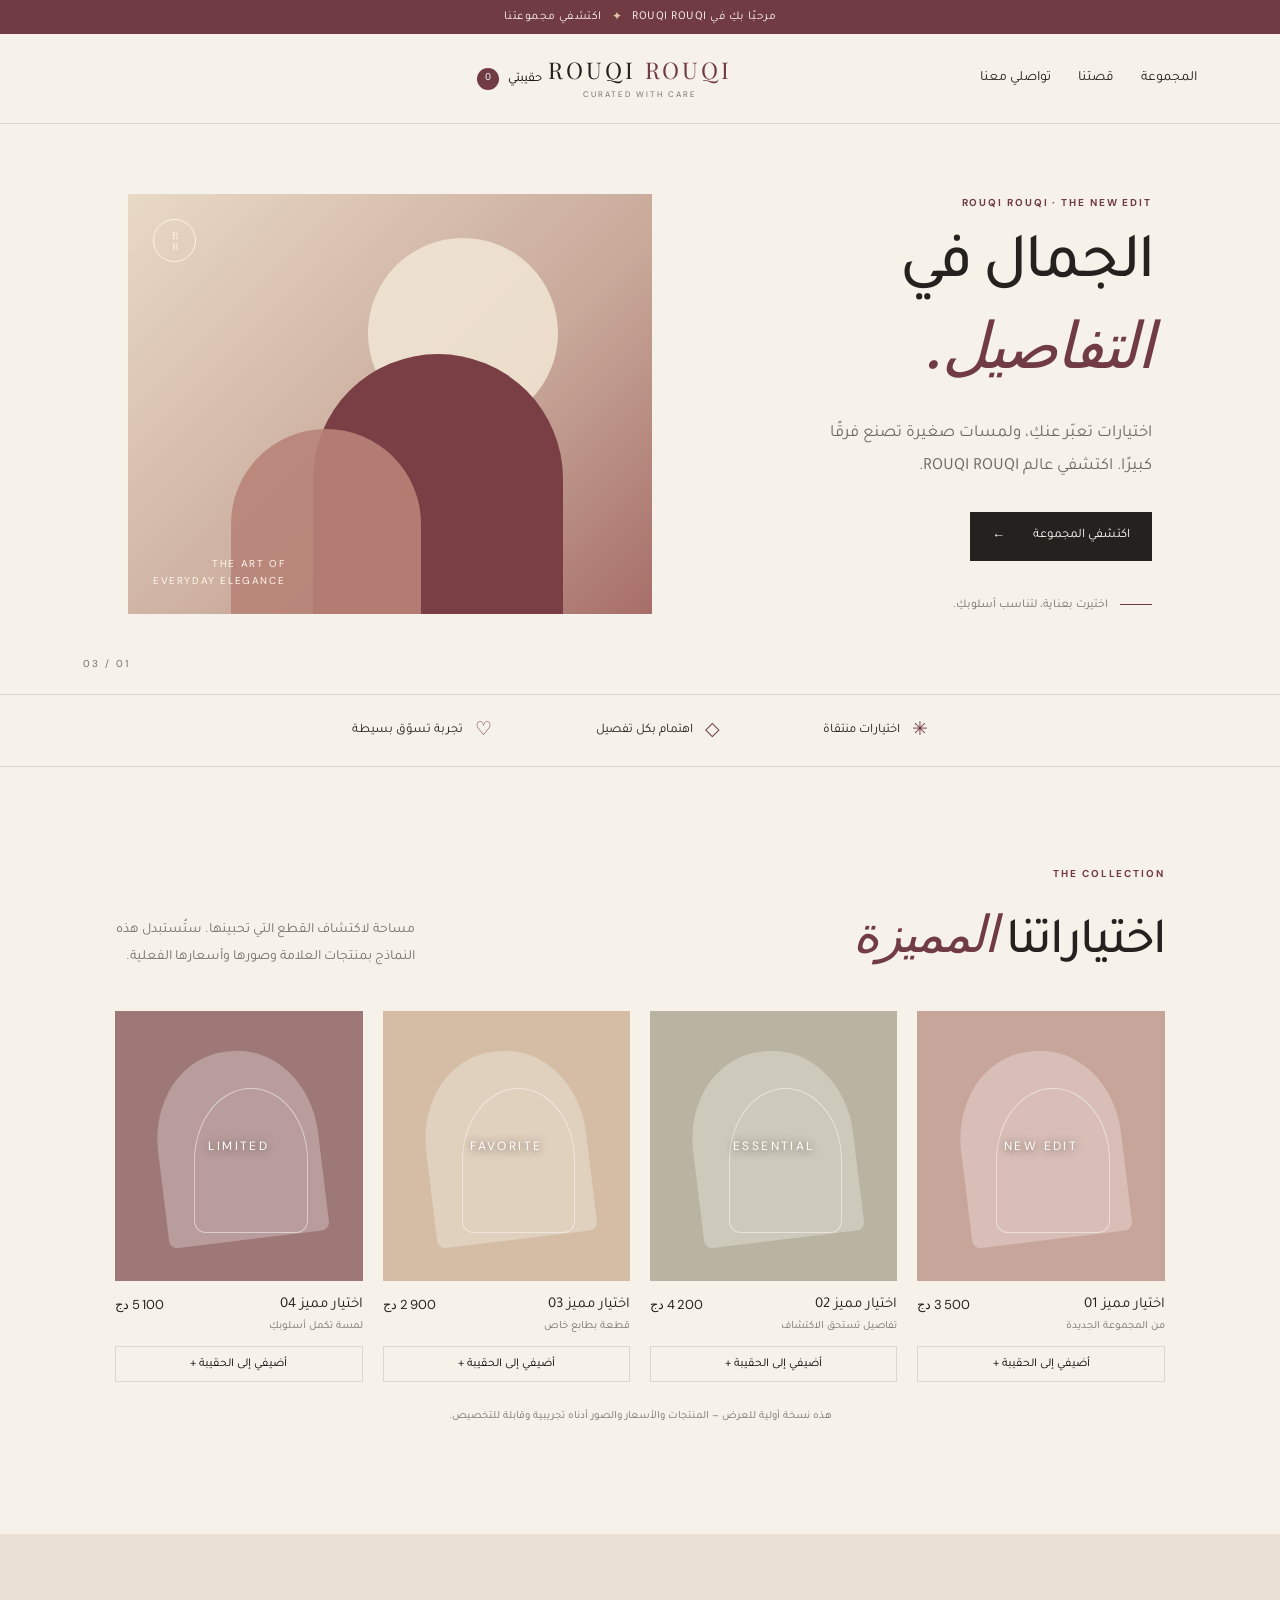
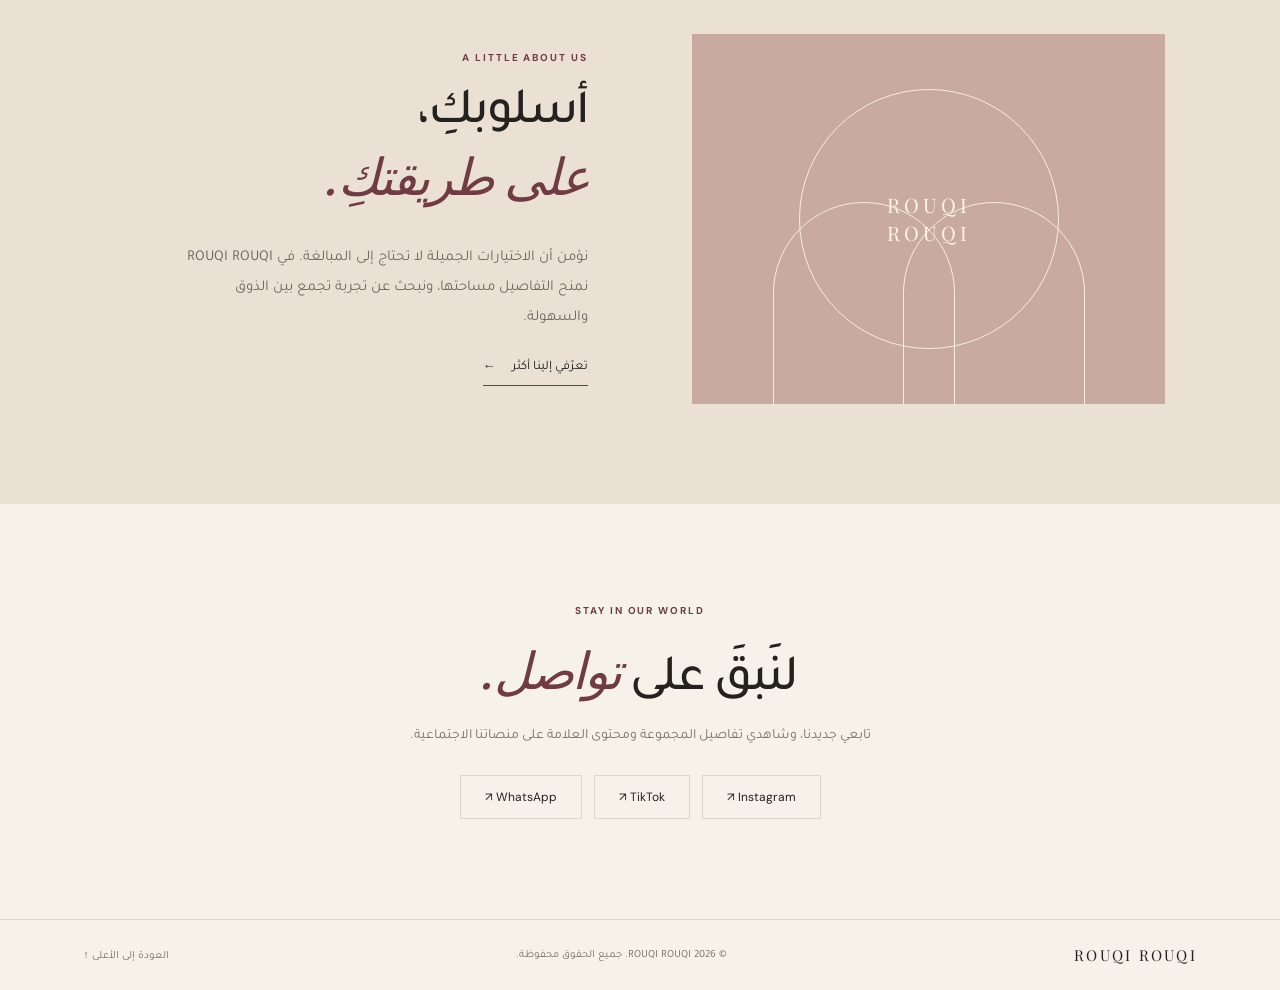
==== index.html @ 37c83ec2 "Initial commit: ROUQI ROUQI website" ====
<!doctype html>
<html lang="ar" dir="rtl">
<head>
  <meta charset="utf-8">
  <meta name="viewport" content="width=device-width, initial-scale=1">
  <meta name="theme-color" content="#f6f1e9">
  <meta name="description" content="اكتشفي عالم ROUQI ROUQI — اختيارات مميزة بتفاصيل تستحق الاهتمام.">
  <title>ROUQI ROUQI — تفاصيل تصنع الفرق</title>
  <link rel="preconnect" href="https://fonts.googleapis.com">
  <link rel="preconnect" href="https://fonts.gstatic.com" crossorigin>
  <link href="https://fonts.googleapis.com/css2?family=DM+Sans:wght@400;500;600;700&family=Playfair+Display:wght@500;600;700&family=Tajawal:wght@400;500;600;700;800&display=swap" rel="stylesheet">
  <link rel="stylesheet" href="styles.css">
</head>
<body>
  <div class="announcement">مرحبًا بكِ في ROUQI ROUQI <span>✦</span> اكتشفي مجموعتنا</div>
  <header class="site-header">
    <button class="menu-toggle" id="menuToggle" aria-label="فتح القائمة">☰</button>
    <nav class="nav nav-right" id="navMenu">
      <a href="#collection">المجموعة</a><a href="#story">قصتنا</a><a href="#contact">تواصلي معنا</a>
    </nav>
    <a class="wordmark" href="#" aria-label="ROUQI ROUQI الرئيسية">ROUQI <span>ROUQI</span><small>CURATED WITH CARE</small></a>
    <div class="header-actions">
      <button class="icon-button" id="cartOpen" aria-label="فتح السلة">حقيبتي <span id="cartCount">0</span></button>
    </div>
  </header>

  <main>
    <section class="hero">
      <div class="hero-copy">
        <p class="eyebrow">ROUQI ROUQI · THE NEW EDIT</p>
        <h1>الجمال في<br><em>التفاصيل.</em></h1>
        <p class="hero-description">اختيارات تعبّر عنكِ، ولمسات صغيرة تصنع فرقًا كبيرًا. اكتشفي عالم ROUQI ROUQI.</p>
        <a class="button button-dark" href="#collection">اكتشفي المجموعة <span>←</span></a>
        <div class="hero-note"><span class="note-line"></span> اختيرت بعناية، لتناسب أسلوبكِ.</div>
      </div>
      <div class="hero-art" aria-label="صورة فنية تجريدية">
        <div class="sun-disc"></div><div class="arch arch-one"></div><div class="arch arch-two"></div>
        <div class="art-label">THE ART OF<br>EVERYDAY ELEGANCE</div>
        <div class="art-stamp">R<br>R</div>
      </div>
      <div class="hero-index">01 / 03</div>
    </section>

    <section class="trust-strip">
      <div><span>✳</span><p>اختيارات منتقاة</p></div><div><span>◇</span><p>اهتمام بكل تفصيل</p></div><div><span>♡</span><p>تجربة تسوّق بسيطة</p></div>
    </section>

    <section class="collection section" id="collection">
      <div class="section-heading">
        <div><p class="eyebrow">THE COLLECTION</p><h2>اختياراتنا <em>المميزة</em></h2></div>
        <p class="section-intro">مساحة لاكتشاف القطع التي تحبينها. ستُستبدل هذه النماذج بمنتجات العلامة وصورها وأسعارها الفعلية.</p>
      </div>
      <div class="product-grid" id="productGrid"></div>
      <p class="demo-note">هذه نسخة أولية للعرض — المنتجات والأسعار والصور أدناه تجريبية وقابلة للتخصيص.</p>
    </section>

    <section class="story section" id="story">
      <div class="story-art"><div class="story-circle"></div><span>ROUQI<br>ROUQI</span></div>
      <div class="story-copy"><p class="eyebrow">A LITTLE ABOUT US</p><h2>أسلوبكِ،<br><em>على طريقتكِ.</em></h2>
        <p>نؤمن أن الاختيارات الجميلة لا تحتاج إلى المبالغة. في ROUQI ROUQI نمنح التفاصيل مساحتها، ونبحث عن تجربة تجمع بين الذوق والسهولة.</p>
        <a href="#contact" class="text-link">تعرّفي إلينا أكثر <span>←</span></a>
      </div>
    </section>

    <section class="social section" id="contact">
      <p class="eyebrow">STAY IN OUR WORLD</p><h2>لنَبقَ على <em>تواصل.</em></h2>
      <p>تابعي جديدنا، وشاهدي تفاصيل المجموعة ومحتوى العلامة على منصاتنا الاجتماعية.</p>
      <div class="social-links"><a href="https://www.instagram.com/rouqi_rouqi/" target="_blank" rel="noopener">Instagram ↗</a><a href="https://www.tiktok.com/@rouqi.rouqi?lang=en-GB" target="_blank" rel="noopener">TikTok ↗</a><a href="#" id="whatsappLink">WhatsApp ↗</a></div>
    </section>
  </main>

  <footer class="footer"><a class="footer-logo" href="#">ROUQI ROUQI</a><span>© <span id="year"></span> ROUQI ROUQI. جميع الحقوق محفوظة.</span><a href="#top">العودة إلى الأعلى ↑</a></footer>

  <div class="cart-backdrop" id="cartBackdrop"></div>
  <aside class="cart-panel" id="cartPanel" aria-label="سلة التسوق" aria-hidden="true">
    <div class="cart-heading"><h2>حقيبة التسوّق</h2><button id="cartClose" aria-label="إغلاق">✕</button></div>
    <div id="cartItems" class="cart-items"><p class="empty-cart">حقيبتكِ فارغة حاليًا.</p></div>
    <div class="cart-bottom"><div class="total-row"><span>المجموع التقديري</span><strong id="cartTotal">0 دج</strong></div><button class="button button-dark checkout" id="checkout">إتمام الطلب عبر واتساب ↗</button><small>لن يتم تنفيذ الدفع داخل هذه النسخة التجريبية.</small></div>
  </aside>
  <script src="script.js"></script>
</body>
</html>
---- styles.css ----
*{box-sizing:border-box} :root{--paper:#f6f1e9;--ink:#24211f;--muted:#77716a;--wine:#703b43;--line:#ded6ca;--sand:#e6d7c5}html{scroll-behavior:smooth}body{margin:0;background:var(--paper);color:var(--ink);font-family:"Tajawal",sans-serif}a{color:inherit;text-decoration:none}button{font:inherit;cursor:pointer}.announcement{height:34px;background:var(--wine);color:#fff7ef;display:flex;align-items:center;justify-content:center;gap:10px;font-size:12px;letter-spacing:.04em}.announcement span{color:#e4c8a9}.site-header{height:90px;display:grid;grid-template-columns:1fr auto 1fr;align-items:center;padding:0 6.5%;border-bottom:1px solid var(--line);position:relative;z-index:4}.nav{display:flex;gap:27px;font-size:14px}.nav a,.text-link{transition:opacity .2s}.nav a:hover,.text-link:hover{opacity:.6}.wordmark{font-family:"Playfair Display",serif;font-size:23px;letter-spacing:.13em;text-align:center;line-height:1.05}.wordmark span{color:var(--wine)}.wordmark small{display:block;font:8px "DM Sans",sans-serif;letter-spacing:.25em;margin-top:7px;color:var(--muted)}.header-actions{display:flex;justify-content:flex-start}.icon-button{border:0;background:transparent;font-size:13px}.icon-button span{display:inline-grid;place-items:center;background:var(--wine);color:white;width:22px;height:22px;border-radius:50%;margin-right:6px;font-size:11px}.menu-toggle{display:none}.hero{min-height:570px;padding:60px 10% 70px;display:grid;grid-template-columns:.9fr 1.1fr;gap:7%;align-items:center;position:relative;overflow:hidden}.hero-copy{max-width:420px}.eyebrow{font:10px "DM Sans",sans-serif;letter-spacing:.19em;color:var(--wine);font-weight:700;margin:0 0 22px}.hero h1,.section h2{font-size:clamp(42px,5vw,68px);line-height:1.15;font-weight:500;letter-spacing:-.04em;margin:0 0 22px}.hero h1 em,.section h2 em{font-family:"Playfair Display",serif;font-weight:500;color:var(--wine)}.hero-description{font-size:17px;line-height:1.9;color:#6f6962;max-width:360px;margin-bottom:29px}.button{display:inline-flex;align-items:center;justify-content:center;gap:28px;padding:15px 22px;font-size:13px;border:0}.button-dark{background:var(--ink);color:#fffaf3;transition:background .2s}.button-dark:hover{background:var(--wine)}.hero-note{display:flex;align-items:center;gap:12px;color:var(--muted);font-size:12px;margin-top:37px}.note-line{width:32px;height:1px;background:var(--wine)}.hero-art{height:420px;position:relative;overflow:hidden;background:#dfcbbb;background:linear-gradient(135deg,#e9d9c7,#c8a99a 60%,#a76e69)}.sun-disc{position:absolute;width:190px;height:190px;border-radius:50%;background:#f3e7d5;top:44px;right:18%;opacity:.85}.arch{position:absolute;bottom:-100px;border-radius:150px 150px 0 0}.arch-one{height:360px;width:250px;right:17%;background:#793f45}.arch-two{height:285px;width:190px;right:44%;background:#b98378;opacity:.9}.art-label{position:absolute;bottom:25px;left:25px;color:#fff8ef;font:10px/1.7 "DM Sans",sans-serif;letter-spacing:.16em}.art-stamp{position:absolute;top:25px;left:25px;border:1px solid #fff4e4;color:#fff4e4;width:43px;height:43px;border-radius:50%;display:grid;place-content:center;text-align:center;font:10px/1.1 "Playfair Display",serif}.hero-index{position:absolute;bottom:24px;left:6.5%;font:10px "DM Sans",sans-serif;letter-spacing:.2em;color:var(--muted)}.trust-strip{border-top:1px solid var(--line);border-bottom:1px solid var(--line);display:flex;justify-content:center;gap:9%;padding:22px 5%}.trust-strip div{display:flex;align-items:center;gap:12px}.trust-strip span{color:var(--wine);font-size:19px}.trust-strip p{font-size:13px;margin:0}.section{padding:100px 9%}.section-heading{display:flex;justify-content:space-between;align-items:end;margin-bottom:36px;gap:30px}.section h2{font-size:clamp(35px,4vw,51px);margin-bottom:0}.section-intro{max-width:300px;color:var(--muted);font-size:14px;line-height:1.9;margin:0 0 4px}.product-grid{display:grid;grid-template-columns:repeat(4,minmax(0,1fr));gap:20px}.product-card{min-width:0}.product-visual{height:270px;position:relative;display:grid;place-items:center;overflow:hidden;margin-bottom:15px}.product-visual:before{content:"";position:absolute;width:65%;height:70%;border-radius:48% 48% 8px 8px;background:rgba(255,255,255,.28);transform:rotate(-7deg)}.product-visual:after{content:"";position:absolute;width:45%;height:53%;border-radius:50% 50% 12px 12px;border:1px solid rgba(255,255,255,.5);transform:translate(12px,15px)}.product-visual span{z-index:1;font:12px "DM Sans",sans-serif;letter-spacing:.2em;color:#fff;text-shadow:0 1px 8px #54413d}.tone-1{background:#c8a59a}.tone-2{background:#b9b4a1}.tone-3{background:#d4bda4}.tone-4{background:#9e7777}.product-meta{display:flex;justify-content:space-between;gap:8px;align-items:start}.product-name{font-size:15px;margin:0 0 6px}.product-sub{font-size:11px;color:var(--muted);margin:0}.product-price{font:13px "DM Sans",sans-serif;white-space:nowrap}.add-button{margin-top:13px;width:100%;border:1px solid var(--line);background:transparent;padding:10px;font-size:12px;transition:all .2s}.add-button:hover{background:var(--ink);color:white;border-color:var(--ink)}.demo-note{text-align:center;font-size:11px;color:var(--muted);margin-top:28px}.story{background:#eae0d3;display:grid;grid-template-columns:1fr 1fr;gap:10%;align-items:center}.story-art{height:370px;background:#c8aaa0;position:relative;display:grid;place-items:center;overflow:hidden}.story-circle{width:260px;height:260px;border:1px solid #f8eee0;border-radius:50%;position:absolute}.story-art:before,.story-art:after{content:"";position:absolute;width:180px;height:300px;border:1px solid #f8eee0;border-radius:100px 100px 0 0;bottom:-100px}.story-art:before{transform:translateX(-65px)}.story-art:after{transform:translateX(65px)}.story-art span{font:20px/1.4 "Playfair Display",serif;letter-spacing:.2em;text-align:center;color:#fff5e9;z-index:1}.story-copy p:not(.eyebrow){color:#6f6962;line-height:2;font-size:15px;max-width:410px;margin:25px 0}.text-link{display:inline-flex;gap:16px;align-items:center;font-size:13px;border-bottom:1px solid var(--wine);padding-bottom:8px}.social{text-align:center;padding-top:100px;padding-bottom:100px}.social h2{margin-bottom:17px}.social>p:not(.eyebrow){color:var(--muted);font-size:14px}.social-links{display:flex;justify-content:center;gap:12px;margin-top:30px;flex-wrap:wrap}.social-links a{border:1px solid var(--line);padding:13px 24px;font:12px "DM Sans",sans-serif;transition:all .2s}.social-links a:hover{background:var(--wine);color:white;border-color:var(--wine)}.footer{border-top:1px solid var(--line);padding:25px 6.5%;display:flex;justify-content:space-between;align-items:center;gap:15px;font-size:11px;color:var(--muted)}.footer-logo{font:15px "Playfair Display",serif;letter-spacing:.15em;color:var(--ink)}.cart-backdrop{position:fixed;inset:0;background:#17131280;z-index:8;opacity:0;visibility:hidden;transition:.25s}.cart-panel{position:fixed;z-index:9;top:0;bottom:0;left:0;width:min(430px,100%);background:var(--paper);padding:25px;transform:translateX(-102%);transition:transform .3s;display:flex;flex-direction:column}.cart-open .cart-backdrop{opacity:1;visibility:visible}.cart-open .cart-panel{transform:translateX(0)}.cart-heading{display:flex;justify-content:space-between;align-items:center;border-bottom:1px solid var(--line);padding-bottom:18px}.cart-heading h2{font-size:21px;font-weight:500;margin:0}.cart-heading button{border:0;background:none;font-size:20px}.cart-items{overflow:auto;flex:1;padding:12px 0}.empty-cart{color:var(--muted);text-align:center;padding:35px 0}.cart-item{display:flex;justify-content:space-between;align-items:center;border-bottom:1px solid var(--line);padding:15px 0;gap:12px}.cart-item strong{font-size:13px}.cart-item small{display:block;color:var(--muted);margin-top:5px}.qty-controls{display:flex;align-items:center;gap:10px}.qty-controls button{border:1px solid var(--line);background:transparent;width:25px;height:25px}.cart-bottom{border-top:1px solid var(--line);padding-top:18px}.total-row{display:flex;justify-content:space-between;margin-bottom:16px;font-size:14px}.checkout{width:100%}.cart-bottom>small{display:block;text-align:center;color:var(--muted);font-size:10px;margin-top:10px}
@media(max-width:800px){.site-header{height:76px;padding:0 5%;grid-template-columns:40px 1fr 80px}.menu-toggle{display:block;border:0;background:none;font-size:20px}.nav{display:none;position:absolute;top:76px;right:0;left:0;background:var(--paper);padding:22px 6%;border-bottom:1px solid var(--line);flex-direction:column;gap:20px}.nav.show{display:flex}.wordmark{font-size:19px}.wordmark small{font-size:7px}.header-actions{justify-content:flex-end}.icon-button{font-size:0}.icon-button span{font-size:11px}.hero{grid-template-columns:1fr;padding:45px 7% 60px;gap:35px}.hero-copy{order:2}.hero-art{order:1;height:340px}.hero h1{font-size:54px}.hero-index{left:7%}.trust-strip{gap:18px;justify-content:space-around;padding:18px 4%}.trust-strip div{gap:7px}.trust-strip p{font-size:11px}.section{padding:70px 6%}.section-heading{display:block}.section-intro{margin-top:20px}.product-grid{grid-template-columns:repeat(2,minmax(0,1fr));gap:25px 13px}.product-visual{height:230px}.product-name{font-size:13px}.product-price{font-size:12px}.story{grid-template-columns:1fr;gap:35px}.story-art{height:300px;order:2}.story-copy{order:1}.footer{flex-wrap:wrap;justify-content:center;text-align:center}.footer span{width:100%;order:3}}@media(max-width:390px){.product-visual{height:185px}.trust-strip{gap:8px}.trust-strip span{display:none}.hero-art{height:280px}}
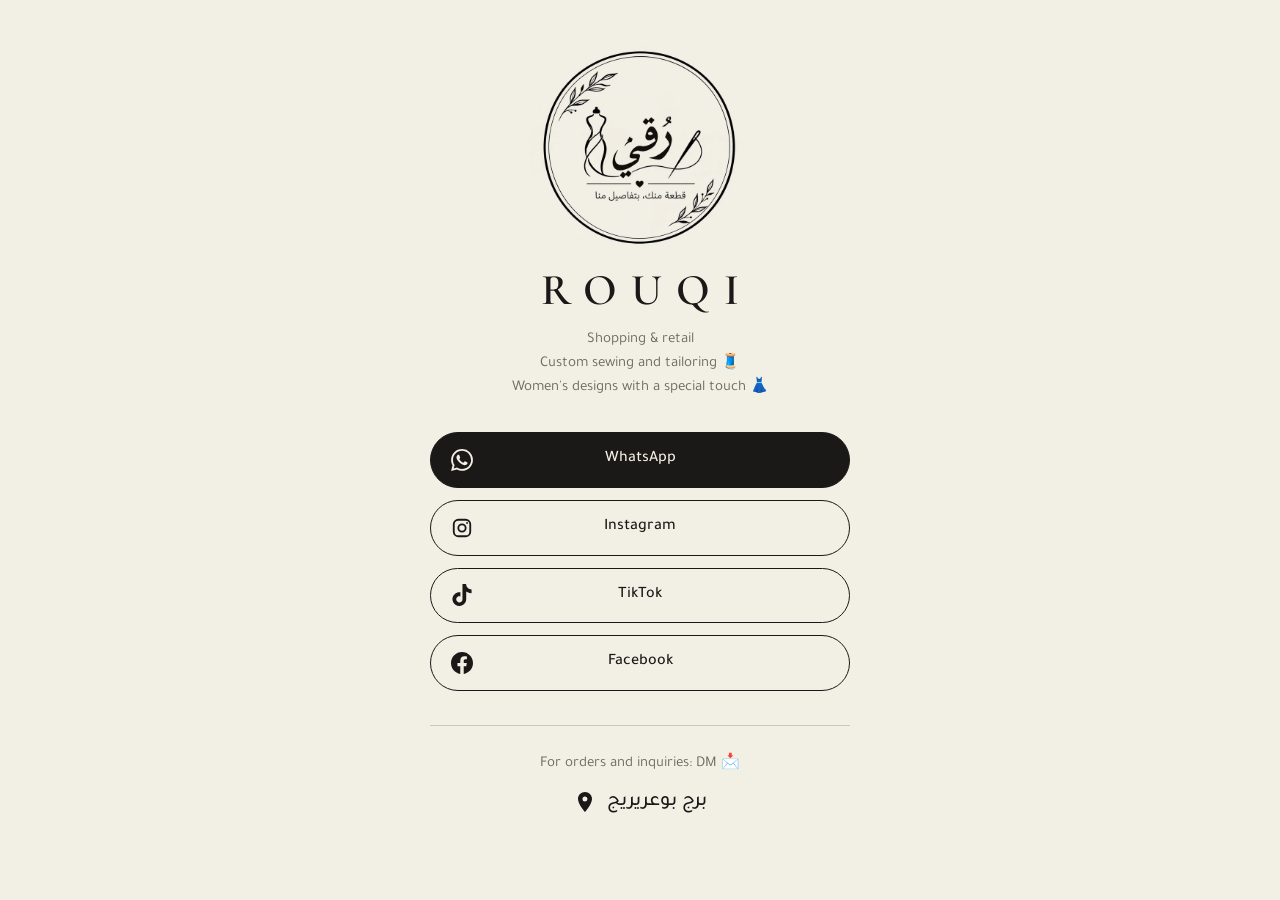
==== commit 69421535: "Move site to root" ====
--- a/index.html
+++ b/index.html
@@ -1,82 +1,43 @@
-<!doctype html>
-<html lang="ar" dir="rtl">
+<!DOCTYPE html>
+<html lang="en">
 <head>
-  <meta charset="utf-8">
-  <meta name="viewport" content="width=device-width, initial-scale=1">
-  <meta name="theme-color" content="#f6f1e9">
-  <meta name="description" content="اكتشفي عالم ROUQI ROUQI — اختيارات مميزة بتفاصيل تستحق الاهتمام.">
-  <title>ROUQI ROUQI — تفاصيل تصنع الفرق</title>
-  <link rel="preconnect" href="https://fonts.googleapis.com">
-  <link rel="preconnect" href="https://fonts.gstatic.com" crossorigin>
-  <link href="https://fonts.googleapis.com/css2?family=DM+Sans:wght@400;500;600;700&family=Playfair+Display:wght@500;600;700&family=Tajawal:wght@400;500;600;700;800&display=swap" rel="stylesheet">
-  <link rel="stylesheet" href="styles.css">
+<meta charset="utf-8">
+<meta name="viewport" content="width=device-width, initial-scale=1">
+<title>ROUQI | رُقيّ — قطعة منك، بتفاصيل منا</title>
+<meta name="description" content="Custom sewing and tailoring. Women's designs with a special touch. Bordj Bou Arreridj, Algeria.">
+<meta property="og:title" content="ROUQI | رُقيّ">
+<meta property="og:description" content="Custom sewing and tailoring. Women's designs with a special touch.">
+<meta property="og:image" content="logo.png">
+<meta name="theme-color" content="#f2efe5">
+<link rel="icon" href="logo.png">
+<link rel="preconnect" href="https://fonts.googleapis.com">
+<link rel="preconnect" href="https://fonts.gstatic.com" crossorigin>
+<link href="https://fonts.googleapis.com/css2?family=Cormorant+Garamond:wght@500;600;700&family=Tajawal:wght@400;500;700&display=swap" rel="stylesheet">
+<link rel="stylesheet" href="style.css">
 </head>
 <body>
-  <div class="announcement">مرحبًا بكِ في ROUQI ROUQI <span>✦</span> اكتشفي مجموعتنا</div>
-  <header class="site-header">
-    <button class="menu-toggle" id="menuToggle" aria-label="فتح القائمة">☰</button>
-    <nav class="nav nav-right" id="navMenu">
-      <a href="#collection">المجموعة</a><a href="#story">قصتنا</a><a href="#contact">تواصلي معنا</a>
-    </nav>
-    <a class="wordmark" href="#" aria-label="ROUQI ROUQI الرئيسية">ROUQI <span>ROUQI</span><small>CURATED WITH CARE</small></a>
-    <div class="header-actions">
-      <button class="icon-button" id="cartOpen" aria-label="فتح السلة">حقيبتي <span id="cartCount">0</span></button>
-    </div>
+<main class="page">
+  <header class="brand">
+    <img class="logo" src="logo.png" alt="Rouqi — قطعة منك، بتفاصيل منا" width="220" height="220">
+    <h1>ROUQI</h1>
+    <p class="bio">
+      Shopping &amp; retail<br>
+      Custom sewing and tailoring 🧵<br>
+      Women's designs with a special touch 👗
+    </p>
   </header>
 
-  <main>
-    <section class="hero">
-      <div class="hero-copy">
-        <p class="eyebrow">ROUQI ROUQI · THE NEW EDIT</p>
-        <h1>الجمال في<br><em>التفاصيل.</em></h1>
-        <p class="hero-description">اختيارات تعبّر عنكِ، ولمسات صغيرة تصنع فرقًا كبيرًا. اكتشفي عالم ROUQI ROUQI.</p>
-        <a class="button button-dark" href="#collection">اكتشفي المجموعة <span>←</span></a>
-        <div class="hero-note"><span class="note-line"></span> اختيرت بعناية، لتناسب أسلوبكِ.</div>
-      </div>
-      <div class="hero-art" aria-label="صورة فنية تجريدية">
-        <div class="sun-disc"></div><div class="arch arch-one"></div><div class="arch arch-two"></div>
-        <div class="art-label">THE ART OF<br>EVERYDAY ELEGANCE</div>
-        <div class="art-stamp">R<br>R</div>
-      </div>
-      <div class="hero-index">01 / 03</div>
-    </section>
+  <!-- Buttons are generated by script.js from the CONFIG at the top of that file -->
+  <nav class="links" id="links" aria-label="Contact and social links"></nav>
 
-    <section class="trust-strip">
-      <div><span>✳</span><p>اختيارات منتقاة</p></div><div><span>◇</span><p>اهتمام بكل تفصيل</p></div><div><span>♡</span><p>تجربة تسوّق بسيطة</p></div>
-    </section>
-
-    <section class="collection section" id="collection">
-      <div class="section-heading">
-        <div><p class="eyebrow">THE COLLECTION</p><h2>اختياراتنا <em>المميزة</em></h2></div>
-        <p class="section-intro">مساحة لاكتشاف القطع التي تحبينها. ستُستبدل هذه النماذج بمنتجات العلامة وصورها وأسعارها الفعلية.</p>
-      </div>
-      <div class="product-grid" id="productGrid"></div>
-      <p class="demo-note">هذه نسخة أولية للعرض — المنتجات والأسعار والصور أدناه تجريبية وقابلة للتخصيص.</p>
-    </section>
-
-    <section class="story section" id="story">
-      <div class="story-art"><div class="story-circle"></div><span>ROUQI<br>ROUQI</span></div>
-      <div class="story-copy"><p class="eyebrow">A LITTLE ABOUT US</p><h2>أسلوبكِ،<br><em>على طريقتكِ.</em></h2>
-        <p>نؤمن أن الاختيارات الجميلة لا تحتاج إلى المبالغة. في ROUQI ROUQI نمنح التفاصيل مساحتها، ونبحث عن تجربة تجمع بين الذوق والسهولة.</p>
-        <a href="#contact" class="text-link">تعرّفي إلينا أكثر <span>←</span></a>
-      </div>
-    </section>
-
-    <section class="social section" id="contact">
-      <p class="eyebrow">STAY IN OUR WORLD</p><h2>لنَبقَ على <em>تواصل.</em></h2>
-      <p>تابعي جديدنا، وشاهدي تفاصيل المجموعة ومحتوى العلامة على منصاتنا الاجتماعية.</p>
-      <div class="social-links"><a href="https://www.instagram.com/rouqi_rouqi/" target="_blank" rel="noopener">Instagram ↗</a><a href="https://www.tiktok.com/@rouqi.rouqi?lang=en-GB" target="_blank" rel="noopener">TikTok ↗</a><a href="#" id="whatsappLink">WhatsApp ↗</a></div>
-    </section>
-  </main>
-
-  <footer class="footer"><a class="footer-logo" href="#">ROUQI ROUQI</a><span>© <span id="year"></span> ROUQI ROUQI. جميع الحقوق محفوظة.</span><a href="#top">العودة إلى الأعلى ↑</a></footer>
-
-  <div class="cart-backdrop" id="cartBackdrop"></div>
-  <aside class="cart-panel" id="cartPanel" aria-label="سلة التسوق" aria-hidden="true">
-    <div class="cart-heading"><h2>حقيبة التسوّق</h2><button id="cartClose" aria-label="إغلاق">✕</button></div>
-    <div id="cartItems" class="cart-items"><p class="empty-cart">حقيبتكِ فارغة حاليًا.</p></div>
-    <div class="cart-bottom"><div class="total-row"><span>المجموع التقديري</span><strong id="cartTotal">0 دج</strong></div><button class="button button-dark checkout" id="checkout">إتمام الطلب عبر واتساب ↗</button><small>لن يتم تنفيذ الدفع داخل هذه النسخة التجريبية.</small></div>
-  </aside>
-  <script src="script.js"></script>
+  <footer class="info">
+    <p class="order">For orders and inquiries: DM 📩</p>
+    <a class="place" href="https://www.google.com/maps/search/?api=1&amp;query=Bordj+Bou+Arreridj+Algeria" target="_blank" rel="noopener">
+      <svg viewBox="0 0 24 24" fill="currentColor" aria-hidden="true"><path d="M12 2C8.13 2 5 5.13 5 9c0 5.25 7 13 7 13s7-7.75 7-13c0-3.87-3.13-7-7-7zm0 9.5a2.5 2.5 0 1 1 0-5 2.5 2.5 0 0 1 0 5z"/></svg>
+      <span dir="rtl" lang="ar">برج بوعريريج</span>
+    </a>
+  </footer>
+</main>
+<script src="script.js"></script>
 </body>
-</html>+</html>
--- a/style.css
+++ b/style.css
@@ -0,0 +1,88 @@
+:root {
+  --bg: #f2efe5;
+  --ink: #1b1917;
+  --muted: #6e685e;
+  --line: #cfc8b9;
+  --card: #f8f6ef;
+}
+
+* { box-sizing: border-box; margin: 0; }
+
+body {
+  background: var(--bg);
+  color: var(--ink);
+  font-family: "Tajawal", system-ui, sans-serif;
+  line-height: 1.6;
+  min-height: 100vh;
+  display: flex;
+  justify-content: center;
+  padding: 40px 20px 56px;
+}
+
+.page { width: 100%; max-width: 420px; text-align: center; }
+
+/* ---------- Brand ---------- */
+.logo {
+  width: 220px; height: 220px; max-width: 70%; height: auto;
+  border-radius: 50%;
+  display: block; margin: 0 auto 6px;
+}
+
+h1 {
+  font-family: "Cormorant Garamond", Georgia, serif;
+  font-weight: 600;
+  font-size: 44px;
+  letter-spacing: .32em;
+  text-indent: .32em;          /* balances the trailing letter-spacing */
+  line-height: 1.1;
+}
+
+.bio {
+  margin: 14px auto 32px;
+  color: var(--muted);
+  font-size: 15px;
+}
+
+/* ---------- Links ---------- */
+.links { display: grid; gap: 12px; }
+
+.btn {
+  display: flex; align-items: center; gap: 14px;
+  padding: 14px 20px;
+  border: 1px solid var(--ink);
+  border-radius: 999px;
+  background: transparent;
+  color: var(--ink);
+  text-decoration: none;
+  font-size: 16px; font-weight: 500;
+  transition: background .2s, color .2s;
+}
+.btn svg { width: 22px; height: 22px; flex: none; }
+.btn .label { flex: 1; text-align: center; margin-right: 36px; }  /* optical centering vs. icon */
+.btn:hover { background: var(--ink); color: var(--bg); }
+
+.btn.primary { background: var(--ink); color: var(--bg); }
+.btn.primary:hover { background: transparent; color: var(--ink); }
+
+.btn:focus-visible, .place:focus-visible { outline: 3px solid var(--ink); outline-offset: 3px; }
+
+/* ---------- Footer info ---------- */
+.info {
+  margin-top: 34px; padding-top: 26px;
+  border-top: 1px solid var(--line);
+  display: grid; gap: 10px; justify-items: center;
+}
+.order { color: var(--muted); font-size: 15px; }
+.place {
+  display: inline-flex; align-items: center; gap: 10px;
+  color: var(--ink); text-decoration: none;
+  font-size: 20px; font-weight: 500;
+}
+.place svg { width: 24px; height: 24px; }
+.place:hover { opacity: .65; }
+
+/* ---------- One entrance, on load ---------- */
+@media (prefers-reduced-motion: no-preference) {
+  .page { animation: rise .7s ease-out both; }
+  @keyframes rise { from { opacity: 0; transform: translateY(10px); } to { opacity: 1; transform: none; } }
+}
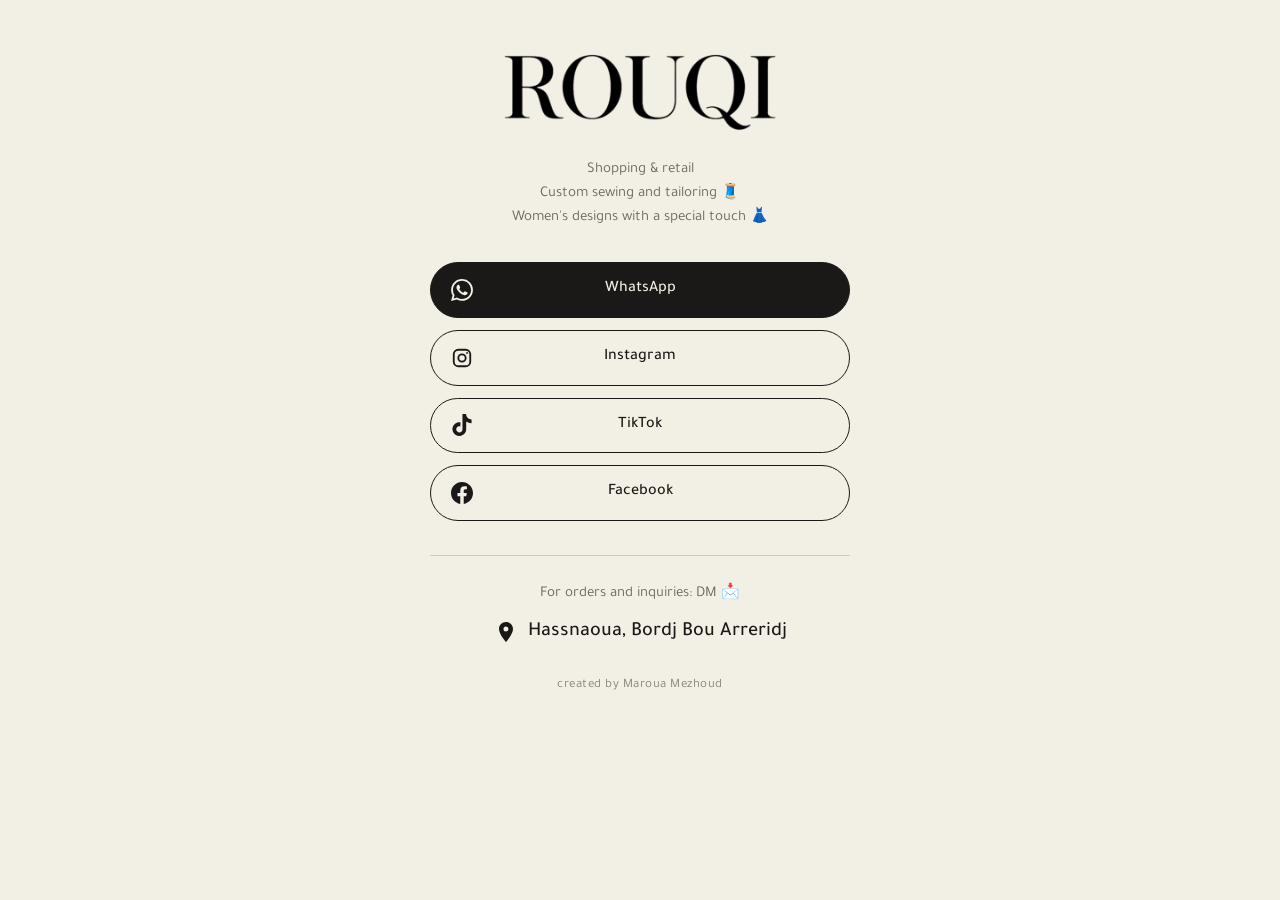
==== commit 81ab7ffa: "Update logo, location and add credit" ====
--- a/index.html
+++ b/index.html
@@ -4,7 +4,7 @@
 <meta charset="utf-8">
 <meta name="viewport" content="width=device-width, initial-scale=1">
 <title>ROUQI | رُقيّ — قطعة منك، بتفاصيل منا</title>
-<meta name="description" content="Custom sewing and tailoring. Women's designs with a special touch. Bordj Bou Arreridj, Algeria.">
+<meta name="description" content="Custom sewing and tailoring. Women's designs with a special touch. Hassnaoua, Bordj Bou Arreridj, Algeria.">
 <meta property="og:title" content="ROUQI | رُقيّ">
 <meta property="og:description" content="Custom sewing and tailoring. Women's designs with a special touch.">
 <meta property="og:image" content="logo.png">
@@ -18,8 +18,8 @@
 <body>
 <main class="page">
   <header class="brand">
-    <img class="logo" src="logo.png" alt="Rouqi — قطعة منك، بتفاصيل منا" width="220" height="220">
-    <h1>ROUQI</h1>
+    <h1 class="visually-hidden">ROUQI</h1>
+    <img class="logo" src="rouqi-logo.png" alt="ROUQI" width="360">
     <p class="bio">
       Shopping &amp; retail<br>
       Custom sewing and tailoring 🧵<br>
@@ -32,11 +32,13 @@
 
   <footer class="info">
     <p class="order">For orders and inquiries: DM 📩</p>
-    <a class="place" href="https://www.google.com/maps/search/?api=1&amp;query=Bordj+Bou+Arreridj+Algeria" target="_blank" rel="noopener">
+    <a class="place" href="https://www.google.com/maps/search/?api=1&amp;query=Hassnaoua+Bordj+Bou+Arreridj+Algeria" target="_blank" rel="noopener">
       <svg viewBox="0 0 24 24" fill="currentColor" aria-hidden="true"><path d="M12 2C8.13 2 5 5.13 5 9c0 5.25 7 13 7 13s7-7.75 7-13c0-3.87-3.13-7-7-7zm0 9.5a2.5 2.5 0 1 1 0-5 2.5 2.5 0 0 1 0 5z"/></svg>
-      <span dir="rtl" lang="ar">برج بوعريريج</span>
+      <span dir="rtl" lang="ar">Hassnaoua, Bordj Bou Arreridj</span>
     </a>
   </footer>
+
+  <p class="credit">created by Maroua Mezhoud</p>
 </main>
 <script src="script.js"></script>
 </body>
--- a/style.css
+++ b/style.css
@@ -21,20 +21,22 @@
 
 .page { width: 100%; max-width: 420px; text-align: center; }
 
+.visually-hidden {
+  position: absolute;
+  width: 1px; height: 1px;
+  overflow: hidden;
+  clip: rect(0 0 0 0);
+  white-space: nowrap;
+}
+
 /* ---------- Brand ---------- */
 .logo {
-  width: 220px; height: 220px; max-width: 70%; height: auto;
-  border-radius: 50%;
-  display: block; margin: 0 auto 6px;
-}
-
-h1 {
-  font-family: "Cormorant Garamond", Georgia, serif;
-  font-weight: 600;
-  font-size: 44px;
-  letter-spacing: .32em;
-  text-indent: .32em;          /* balances the trailing letter-spacing */
-  line-height: 1.1;
+  width: 100%;
+  max-width: 320px;
+  height: auto;
+  display: block;
+  margin: 0 auto 4px;
+  mix-blend-mode: multiply;   /* blends the white background into the beige page */
 }
 
 .bio {
@@ -81,6 +83,15 @@
 .place svg { width: 24px; height: 24px; }
 .place:hover { opacity: .65; }
 
+/* ---------- Credit ---------- */
+.credit {
+  margin-top: 28px;
+  color: var(--muted);
+  font-size: 13px;
+  letter-spacing: .04em;
+  opacity: .8;
+}
+
 /* ---------- One entrance, on load ---------- */
 @media (prefers-reduced-motion: no-preference) {
   .page { animation: rise .7s ease-out both; }
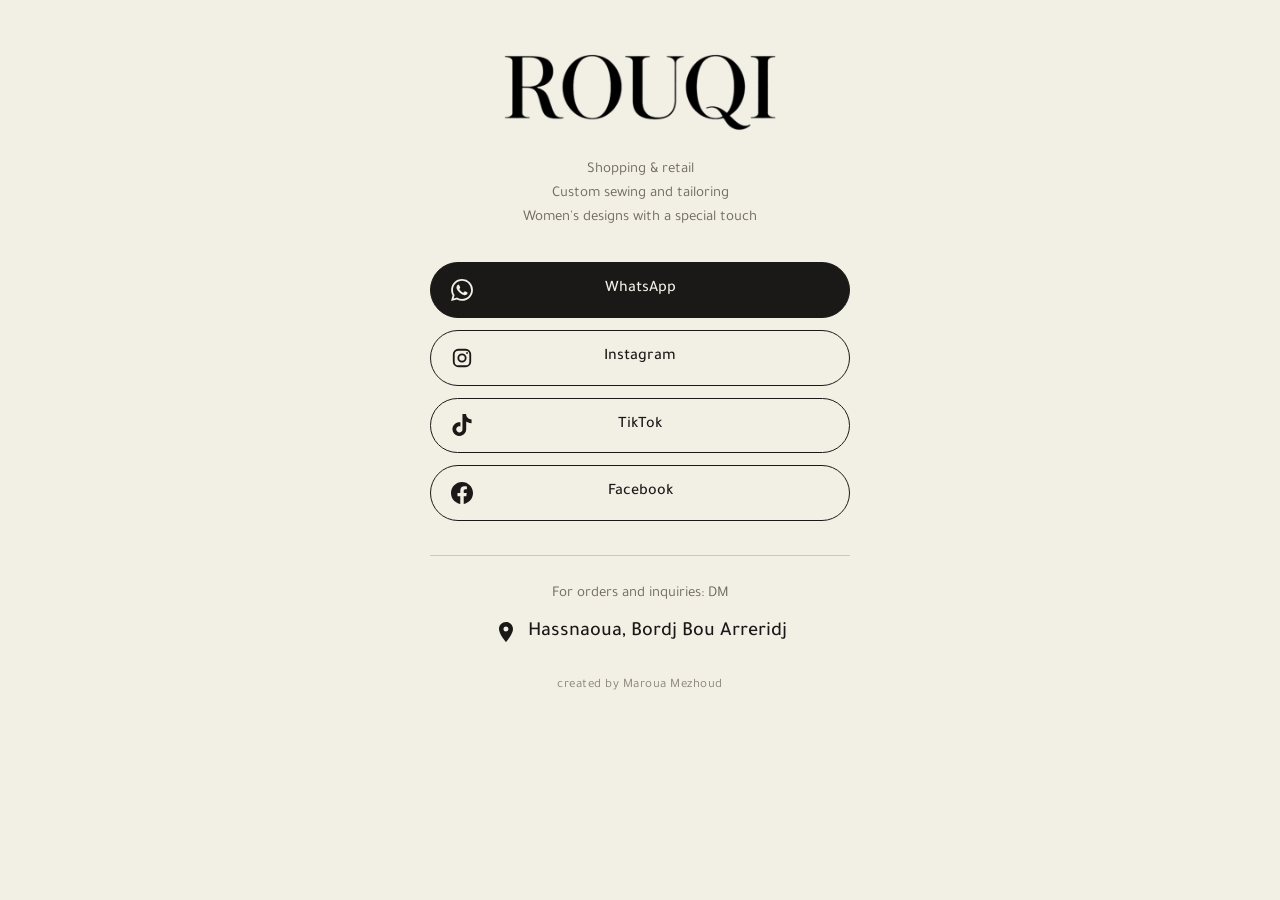
==== commit d3dd0164: "delete the emogies" ====
--- a/index.html
+++ b/index.html
@@ -7,9 +7,9 @@
 <meta name="description" content="Custom sewing and tailoring. Women's designs with a special touch. Hassnaoua, Bordj Bou Arreridj, Algeria.">
 <meta property="og:title" content="ROUQI | رُقيّ">
 <meta property="og:description" content="Custom sewing and tailoring. Women's designs with a special touch.">
-<meta property="og:image" content="logo.png">
+<meta property="og:image" content="https://maroua-mezhoud.github.io/rouqi/rouqi-logo.png">
 <meta name="theme-color" content="#f2efe5">
-<link rel="icon" href="logo.png">
+<link rel="icon" href="rouqi-logo.png">
 <link rel="preconnect" href="https://fonts.googleapis.com">
 <link rel="preconnect" href="https://fonts.gstatic.com" crossorigin>
 <link href="https://fonts.googleapis.com/css2?family=Cormorant+Garamond:wght@500;600;700&family=Tajawal:wght@400;500;700&display=swap" rel="stylesheet">
@@ -22,8 +22,8 @@
     <img class="logo" src="rouqi-logo.png" alt="ROUQI" width="360">
     <p class="bio">
       Shopping &amp; retail<br>
-      Custom sewing and tailoring 🧵<br>
-      Women's designs with a special touch 👗
+      Custom sewing and tailoring <br>
+      Women's designs with a special touch 
     </p>
   </header>
 
@@ -31,10 +31,10 @@
   <nav class="links" id="links" aria-label="Contact and social links"></nav>
 
   <footer class="info">
-    <p class="order">For orders and inquiries: DM 📩</p>
+    <p class="order">For orders and inquiries: DM </p>
     <a class="place" href="https://www.google.com/maps/search/?api=1&amp;query=Hassnaoua+Bordj+Bou+Arreridj+Algeria" target="_blank" rel="noopener">
       <svg viewBox="0 0 24 24" fill="currentColor" aria-hidden="true"><path d="M12 2C8.13 2 5 5.13 5 9c0 5.25 7 13 7 13s7-7.75 7-13c0-3.87-3.13-7-7-7zm0 9.5a2.5 2.5 0 1 1 0-5 2.5 2.5 0 0 1 0 5z"/></svg>
-      <span dir="rtl" lang="ar">Hassnaoua, Bordj Bou Arreridj</span>
+      <span lang="en">Hassnaoua, Bordj Bou Arreridj</span>
     </a>
   </footer>
 
--- a/style.css
+++ b/style.css
@@ -97,3 +97,7 @@
   .page { animation: rise .7s ease-out both; }
   @keyframes rise { from { opacity: 0; transform: translateY(10px); } to { opacity: 1; transform: none; } }
 }
+
+@media (max-width: 480px) {
+  .logo { max-width: 220px; }
+}
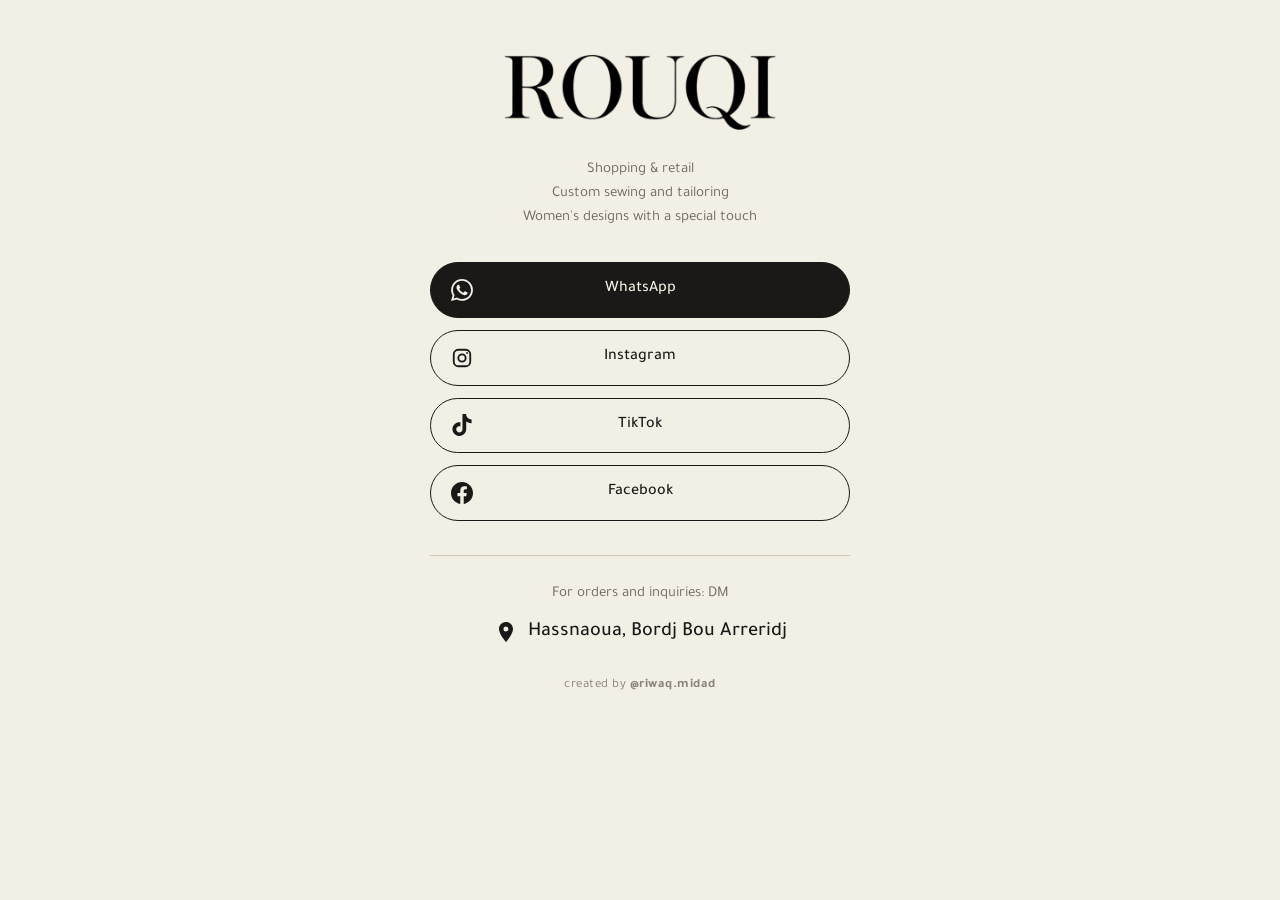
==== commit aa2542ad: "add the created" ====
--- a/index.html
+++ b/index.html
@@ -38,7 +38,15 @@
     </a>
   </footer>
 
-  <p class="credit">created by Maroua Mezhoud</p>
+
+
+<p class="credit">
+  created by
+  <a href="https://www.instagram.com/riwaq.midad/"
+     target="_blank"
+     rel="noopener noreferrer">@riwaq.midad</a>
+</p>
+
 </main>
 <script src="script.js"></script>
 </body>
--- a/style.css
+++ b/style.css
@@ -100,4 +100,16 @@
 
 @media (max-width: 480px) {
   .logo { max-width: 220px; }
-}+}
+
+
+.credit a {
+  color: inherit;
+  text-decoration: none;
+  font-weight: 600;
+  transition: opacity 0.2s ease;
+}
+
+.credit a:hover {
+  opacity: 0.65;
+}
